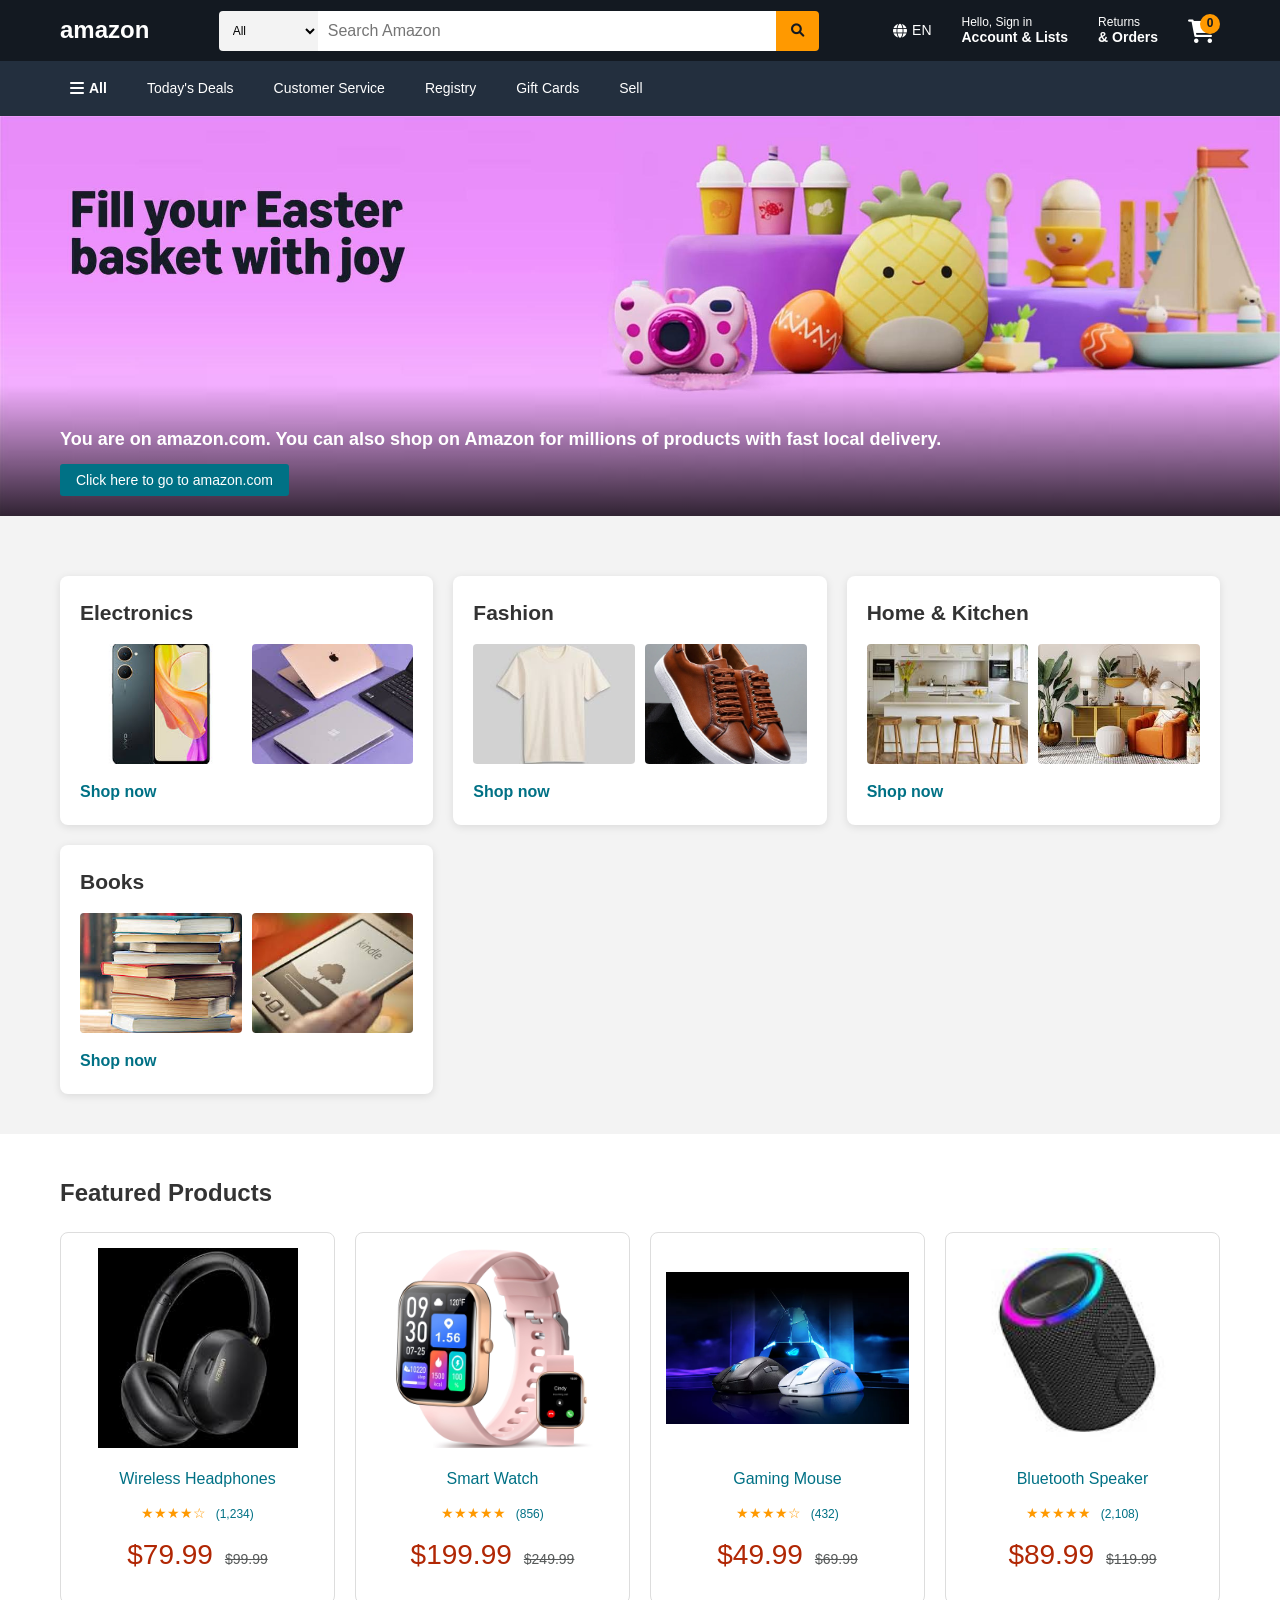
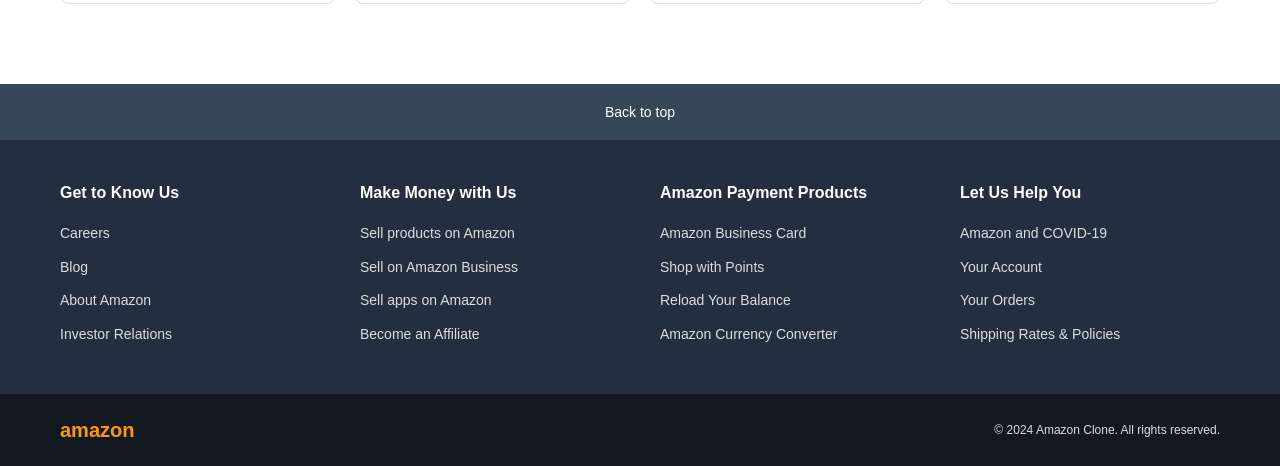
==== index.html @ a5e80f7c "Amazon clone first commit" ====
<!DOCTYPE html>
<html lang="en">
<head>
    <meta charset="UTF-8">
    <meta name="viewport" content="width=device-width, initial-scale=1.0">
    <title>Amazon Clone - Online Shopping</title>
    <link rel="stylesheet" href="css/main.css">
    <link rel="stylesheet" href="css/header.css">
    <link rel="stylesheet" href="css/footer.css">
    <link rel="stylesheet" href="css/responsive.css">
    <link rel="stylesheet" href="https://cdnjs.cloudflare.com/ajax/libs/font-awesome/6.0.0/css/all.min.css">
</head>
<body>
    <!-- Header -->
    <header class="header">
        <div class="header-top">
            <div class="container">
                <div class="logo">
                    <a href="index.html">
                        <h2>amazon</h2>
                    </a>
                </div>
                
                <div class="search-bar">
                    <select class="search-category">
                        <option>All</option>
                        <option>Electronics</option>
                        <option>Fashion</option>
                        <option>Books</option>
                    </select>
                    <input type="text" placeholder="Search Amazon">
                    <button type="submit"><i class="fas fa-search"></i></button>
                </div>
                
                <div class="header-actions">
                    <div class="language">
                        <i class="fas fa-globe"></i>
                        <span>EN</span>
                    </div>
                    <div class="account">
                        <a href="login.html">
                            <span>Hello, Sign in</span>
                            <strong>Account & Lists</strong>
                        </a>
                    </div>
                    <div class="orders">
                        <span>Returns</span>
                        <strong>& Orders</strong>
                    </div>
                    <div class="cart">
                        <a href="cart.html">
                            <i class="fas fa-shopping-cart"></i>
                            <span class="cart-count">0</span>
                        </a>
                    </div>
                </div>
            </div>
        </div>
        
        <div class="header-nav">
            <div class="container">
                <div class="nav-left">
                    <div class="hamburger">
                        <i class="fas fa-bars"></i>
                        <span>All</span>
                    </div>
                    <nav class="main-nav">
                        <a href="products.html">Today's Deals</a>
                        <a href="products.html">Customer Service</a>
                        <a href="products.html">Registry</a>
                        <a href="products.html">Gift Cards</a>
                        <a href="products.html">Sell</a>
                    </nav>
                </div>
            </div>
        </div>
    </header>

    <!-- Hero Banner -->
    <section class="hero-banner">
        <div class="banner-content">
            <div class="banner-slide active">
                <img src="./assets/amazon page.jpg" alt="Prime Day">
            </div>
        </div>
        <div class="banner-overlay">
            <div class="container">
                <h2>You are on amazon.com. You can also shop on Amazon for millions of products with fast local delivery.</h2>
                <button class="cta-button">Click here to go to amazon.com</button>
            </div>
        </div>
    </section>

    <!-- Product Categories -->
    <section class="product-categories">
        <div class="container">
            <div class="category-grid">
                <div class="category-card">
                    <h3>Electronics</h3>
                    <div class="category-products">
                        <img src="./assets/phone.jpg" alt="Phone">
                      <img src="./assets/laptop.jpg" alt="Laptop">
                    
                    </div>
                    <a href="products.html?category=electronics">Shop now</a>
                </div>
                
                <div class="category-card">
                    <h3>Fashion</h3>
                    <div class="category-products">
                        <img src="./assets/shirt.jpg" alt="Shirt">
                        <img src="./assets/shoes.jpg" alt="Shoes">
                    </div>
                    <a href="products.html?category=fashion">Shop now</a>
                </div>
                
                <div class="category-card">
                    <h3>Home & Kitchen</h3>
                    <div class="category-products">
                        <img src="./assets/kitchen.jpg" alt="Kitchen">
                        <img src="./assets/decor.jpg" alt="Decor">
                    </div>
                    <a href="products.html?category=home">Shop now</a>
                </div>
                
                <div class="category-card">
                    <h3>Books</h3>
                    <div class="category-products">
                        <img src="./assets/books.jpg" alt="Books">
                        <img src="./assets/kindle.jpg" alt="Kindle">
                    </div>
                    <a href="products.html?category=books">Shop now</a>
                </div>
            </div>
        </div>
    </section>

    <!-- Featured Products -->
    <section class="featured-products">
        <div class="container">
            <h2>Featured Products</h2>
            <div class="product-grid">
                <div class="product-card" onclick="location.href='product-detail.html'">
                    <img src="./assets/wireless headphones.jpg" alt="Product 1">
                    <h3>Wireless Headphones</h3>
                    <div class="rating">
                        <span class="stars">★★★★☆</span>
                        <span>(1,234)</span>
                    </div>
                    <div class="price">
                        <span class="current-price">$79.99</span>
                        <span class="original-price">$99.99</span>
                    </div>
                </div>
                
                <div class="product-card" onclick="location.href='product-detail.html'">
                    <img src="./assets/smart watch.jpg" alt="Product 2">
                    <h3>Smart Watch</h3>
                    <div class="rating">
                        <span class="stars">★★★★★</span>
                        <span>(856)</span>
                    </div>
                    <div class="price">
                        <span class="current-price">$199.99</span>
                        <span class="original-price">$249.99</span>
                    </div>
                </div>
                
                <div class="product-card" onclick="location.href='product-detail.html'">
                    <img src="./assets/mouse.webp" alt="Product 3">
                    <h3>Gaming Mouse</h3>
                    <div class="rating">
                        <span class="stars">★★★★☆</span>
                        <span>(432)</span>
                    </div>
                    <div class="price">
                        <span class="current-price">$49.99</span>
                        <span class="original-price">$69.99</span>
                    </div>
                </div>
                
                <div class="product-card" onclick="location.href='product-detail.html'">
                    <img src="./assets/bluetooth.jpg" alt="Product 4">
                    <h3>Bluetooth Speaker</h3>
                    <div class="rating">
                        <span class="stars">★★★★★</span>
                        <span>(2,108)</span>
                    </div>
                    <div class="price">
                        <span class="current-price">$89.99</span>
                        <span class="original-price">$119.99</span>
                    </div>
                </div>
            </div>
        </div>
    </section>

    <!-- Footer -->
    <footer class="footer">
        <div class="back-to-top">
            <a href="#top">Back to top</a>
        </div>
        
        <div class="footer-content">
            <div class="container">
                <div class="footer-links">
                    <div class="footer-column">
                        <h4>Get to Know Us</h4>
                        <ul>
                            <li><a href="#">Careers</a></li>
                            <li><a href="#">Blog</a></li>
                            <li><a href="#">About Amazon</a></li>
                            <li><a href="#">Investor Relations</a></li>
                        </ul>
                    </div>
                    
                    <div class="footer-column">
                        <h4>Make Money with Us</h4>
                        <ul>
                            <li><a href="#">Sell products on Amazon</a></li>
                            <li><a href="#">Sell on Amazon Business</a></li>
                            <li><a href="#">Sell apps on Amazon</a></li>
                            <li><a href="#">Become an Affiliate</a></li>
                        </ul>
                    </div>
                    
                    <div class="footer-column">
                        <h4>Amazon Payment Products</h4>
                        <ul>
                            <li><a href="#">Amazon Business Card</a></li>
                            <li><a href="#">Shop with Points</a></li>
                            <li><a href="#">Reload Your Balance</a></li>
                            <li><a href="#">Amazon Currency Converter</a></li>
                        </ul>
                    </div>
                    
                    <div class="footer-column">
                        <h4>Let Us Help You</h4>
                        <ul>
                            <li><a href="#">Amazon and COVID-19</a></li>
                            <li><a href="#">Your Account</a></li>
                            <li><a href="#">Your Orders</a></li>
                            <li><a href="#">Shipping Rates & Policies</a></li>
                        </ul>
                    </div>
                </div>
            </div>
        </div>
        
        <div class="footer-bottom">
            <div class="container">
                <div class="footer-logo">
                    <a href="index.html">amazon</a>
                </div>
                <div class="footer-legal">
                    <p>&copy; 2024 Amazon Clone. All rights reserved.</p>
                </div>
            </div>
        </div>
    </footer>

    <script src="js/main.js"></script>
</body>
</html>
---- css/main.css ----
/* Reset and Base Styles */
* {
    margin: 0;
    padding: 0;
    box-sizing: border-box;
}

body {
    font-family: 'Amazon Ember', Arial, sans-serif;
    line-height: 1.6;
    color: #333;
}

.container {
    max-width: 1200px;
    margin: 0 auto;
    padding: 0 20px;
}

/* Typography */
h1, h2, h3, h4, h5, h6 {
    margin-bottom: 1rem;
}

a {
    text-decoration: none;
    color: #007185;
}

a:hover {
    text-decoration: underline;
    color: #C7511F;
}

/* Buttons */
.btn {
    padding: 8px 16px;
    border: none;
    border-radius: 3px;
    cursor: pointer;
    font-size: 14px;
    transition: background-color 0.3s;
}

.btn-primary {
    background-color: #FF9900;
    color: white;
}

.btn-primary:hover {
    background-color: #E47911;
}

.btn-secondary {
    background-color: #ffd814;
    color: #0F1111;
    border: 1px solid #FCD200;
}

.btn-secondary:hover {
    background-color: #F7CA00;
}

/* Hero Banner */
.hero-banner {
    position: relative;
    height: 400px;
    overflow: hidden;
    background: linear-gradient(135deg, #667eea 0%, #764ba2 100%);
}

.banner-content {
    width: 100%;
    height: 100%;
}

.banner-slide {
    width: 100%;
    height: 100%;
    display: none;
}

.banner-slide.active {
    display: block;
    object-fit:cover;
   
  

}

.banner-slide img {
    width: 100%;
    height: 100%;
}

.banner-overlay {
    position: absolute;
    bottom: 0;
    left: 0;
    right: 0;
    background: linear-gradient(transparent, rgba(0,0,0,0.8));
    padding: 40px 0 20px;
    color: white;
}

.banner-overlay h2 {
    font-size: 18px;
    margin-bottom: 10px;
}

.cta-button {
    background-color: #007185;
    color: white;
    padding: 8px 16px;
    border: none;
    border-radius: 3px;
    cursor: pointer;
    font-size: 14px;
}

.cta-button:hover {
    background-color: #005A6B;
}

/* Product Categories */
.product-categories {
    padding: 40px 0;
    background-color: #f3f3f3;
}

.category-grid {
    display: grid;
    grid-template-columns: repeat(auto-fit, minmax(280px, 1fr));
    gap: 20px;
    margin-top: 20px;
}

.category-card {
    background: white;
    padding: 20px;
    border-radius: 8px;
    box-shadow: 0 2px 8px rgba(0,0,0,0.1);
    transition: transform 0.3s;
}

.category-card:hover {
    transform: translateY(-5px);
}

.category-card h3 {
    font-size: 21px;
    font-weight: bold;
    margin-bottom: 15px;
}

.category-products {
    display: grid;
    grid-template-columns: 1fr 1fr;
    gap: 10px;
    margin-bottom: 15px;
}

.category-products img {
    width: 100%;
    height: 120px;
    object-fit: cover;
    border-radius: 4px;
}

.category-card a {
    color: #007185;
    font-weight: bold;
}

/* Featured Products */
.featured-products {
    padding: 40px 0;
    background: white;
}

.featured-products h2 {
    font-size: 24px;
    margin-bottom: 20px;
}

.product-grid {
    display: grid;
    grid-template-columns: repeat(auto-fill, minmax(250px, 1fr));
    gap: 20px;
}

.product-card {
    background: white;
    border: 1px solid #ddd;
    border-radius: 8px;
    padding: 15px;
    text-align: center;
    transition: transform 0.3s, box-shadow 0.3s;
    cursor: pointer;
}

.product-card:hover {
    transform: translateY(-5px);
    box-shadow: 0 4px 12px rgba(0,0,0,0.15);
}

.product-card img {
    width: 100%;
    height: 200px;
    object-fit: contain;
    border-radius: 4px;
    margin-bottom: 10px;
}

.product-card h3 {
    font-size: 16px;
    font-weight: normal;
    margin-bottom: 8px;
    color: #007185;
}

.rating {
    margin-bottom: 8px;
}

.stars {
    color: #FF9900;
    font-size: 14px;
}

.rating span:last-child {
    color: #007185;
    font-size: 12px;
    margin-left: 5px;
}

.price {
    display: flex;
    align-items: center;
    justify-content: center;
    gap: 10px;
}

.current-price {
    font-size: 18px;
    font-weight: bold;
    color: #B12704;
}

.original-price {
    font-size: 14px;
    text-decoration: line-through;
    color: #999;
}

/* Breadcrumb */
.breadcrumb {
    background-color: #f3f3f3;
    padding: 10px 0;
    font-size: 12px;
}

.breadcrumb a {
    color: #007185;
    margin-right: 5px;
}

.breadcrumb span {
    margin-right: 5px;
    color: #565959;
}

/* Products Page */
.products-main {
    background: white;
    padding: 20px 0;
}

.products-layout {
    display: grid;
    grid-template-columns: 250px 1fr;
    gap: 20px;
}

.filters-sidebar {
    background: #f8f8f8;
    padding: 20px;
    border-radius: 8px;
    height: fit-content;
}

.filter-section {
    margin-bottom: 30px;
}

.filter-section h3 {
    font-size: 16px;
    font-weight: bold;
    margin-bottom: 10px;
    color: #0F1111;
}

.filter-list {
    list-style: none;
}

.filter-list li {
    margin-bottom: 8px;
}

.filter-list input[type="checkbox"] {
    margin-right: 8px;
}

.filter-list label {
    font-size: 14px;
    color: #007185;
    cursor: pointer;
}

.products-content {
    background: white;
}

.products-header {
    display: flex;
    justify-content: space-between;
    align-items: center;
    margin-bottom: 20px;
    padding-bottom: 10px;
    border-bottom: 1px solid #ddd;
}

.results-info h2 {
    font-size: 16px;
    margin-bottom: 5px;
}

.results-info p {
    font-size: 14px;
    color: #565959;
}

.sort-options select {
    padding: 5px 10px;
    border: 1px solid #ddd;
    border-radius: 3px;
    background: white;
}

.products-grid {
    display: grid;
    gap: 20px;
}

.product-item {
    display: flex;
    padding: 15px;
    border: 1px solid #ddd;
    border-radius: 8px;
    cursor: pointer;
    transition: box-shadow 0.3s;
}

.product-item:hover {
    box-shadow: 0 2px 8px rgba(0,0,0,0.1);
}

.product-item img {
    width: 180px;
    height: 180px;
    object-fit: cover;
    border-radius: 4px;
    margin-right: 15px;
}

.product-info {
    flex: 1;
}

.product-info h3 {
    font-size: 16px;
    font-weight: normal;
    color: #007185;
    margin-bottom: 8px;
}

.product-info .rating {
    margin-bottom: 8px;
}

.product-info .price {
    justify-content: flex-start;
    margin-bottom: 8px;
}

.shipping {
    font-size: 12px;
    color: #007185;
}

.shipping i {
    margin-right: 5px;
}

/* Product Detail Page */
.product-detail {
    padding: 20px 0;
    background: white;
}

.product-layout {
    display: grid;
    grid-template-columns: 1fr 1fr 350px;
    gap: 30px;
}

.product-images {
    display: flex;
    flex-direction: column;
}

.main-image {
    margin-bottom: 15px;
}

.main-image img {
    width: 100%;
    max-width: 500px;
    height: auto;
    border-radius: 8px;
    border: 1px solid #ddd;
}

.thumbnail-images {
    display: flex;
    gap: 10px;
    flex-wrap: wrap;
}

.thumbnail-images img {
    width: 60px;
    height: 60px;
    object-fit: cover;
    border-radius: 4px;
    border: 2px solid #ddd;
    cursor: pointer;
    transition: border-color 0.3s;
}

.thumbnail-images img:hover {
    border-color: #FF9900;
}

.product-info h1 {
    font-size: 24px;
    font-weight: normal;
    color: #0F1111;
    line-height: 1.3;
    margin-bottom: 10px;
}

.product-rating {
    display: flex;
    align-items: center;
    gap: 10px;
    margin-bottom: 10px;
}

.rating-count {
    color: #007185;
    font-size: 14px;
}

.answered-questions {
    color: #007185;
    font-size: 14px;
}

.price-section {
    margin: 20px 0;
}

.price {
    display: flex;
    align-items: baseline;
    gap: 2px;
    margin-bottom: 10px;
}

.currency {
    font-size: 16px;
    color: #B12704;
}

.current-price {
    font-size: 28px;
    font-weight: normal;
    color: #B12704;
}

.cents {
    font-size: 16px;
    color: #B12704;
}

.original-price {
    font-size: 14px;
    color: #565959;
    text-decoration: line-through;
    margin-left: 10px;
}

.discount {
    color: #CC0C39;
    font-weight: bold;
    margin-left: 10px;
}

.product-options {
    margin: 20px 0;
}

.option-group {
    margin-bottom: 15px;
}

.option-group label {
    font-weight: bold;
    margin-bottom: 5px;
    display: block;
}

.color-options, .size-options {
    display: flex;
    gap: 10px;
    flex-wrap: wrap;
}

.option-btn {
    padding: 8px 12px;
    border: 2px solid #ddd;
    background: white;
    border-radius: 4px;
    cursor: pointer;
    transition: border-color 0.3s;
}

.option-btn:hover, .option-btn.selected {
    border-color: #FF9900;
}

.buy-box {
    background: white;
    border: 1px solid #ddd;
    border-radius: 8px;
    padding: 20px;
    height: fit-content;
}

.buy-box .price {
    font-size: 18px;
    color: #B12704;
    font-weight: bold;
    margin-bottom: 10px;
}

.delivery-info {
    margin: 15px 0;
    font-size: 14px;
}

.delivery-info strong {
    color: #007185;
}

.quantity-selector {
    margin: 15px 0;
}

.quantity-selector select {
    padding: 8px;
    border: 1px solid #ddd;
    border-radius: 4px;
    background: #f0f2f2;
    width: 80px;
}

.buy-buttons {
    display: flex;
    flex-direction: column;
    gap: 10px;
    margin: 20px 0;
}

.add-to-cart, .buy-now {
    padding: 12px;
    border: none;
    border-radius: 20px;
    font-size: 14px;
    cursor: pointer;
    transition: background-color 0.3s;
}

.add-to-cart {
    background: #FFD814;
    color: #0F1111;
}

.add-to-cart:hover {
    background: #F7CA00;
}

.buy-now {
    background: #FF9900;
    color: white;
}

.buy-now:hover {
    background: #E47911;
}

.security-info {
    font-size: 12px;
    color: #565959;
    margin-top: 15px;
}

.security-info i {
    color: #007185;
    margin-right: 5px;
}

/* Shopping Cart Page */
.cart-main {
    background: #f3f3f3;
    min-height: 80vh;
    padding: 20px 0;
}

.cart-layout {
    display: grid;
    grid-template-columns: 1fr 300px;
    gap: 20px;
}

.cart-content {
    background: white;
    border-radius: 8px;
    padding: 20px;
}

.cart-header {
    display: flex;
    justify-content: space-between;
    align-items: center;
    padding-bottom: 10px;
    border-bottom: 1px solid #ddd;
    margin-bottom: 20px;
}

.cart-header h1 {
    font-size: 28px;
    font-weight: normal;
}

.deselect-all {
    color: #007185;
    font-size: 12px;
    cursor: pointer;
}

.price-label {
    font-weight: bold;
    font-size: 14px;
}

.cart-item {
    display: grid;
    grid-template-columns: 30px 180px 1fr 100px;
    gap: 15px;
    padding: 20px 0;
    border-bottom: 1px solid #ddd;
}

.item-checkbox input {
    transform: scale(1.2);
}

.item-image img {
    width: 100%;
    height: auto;
    border-radius: 4px;
}

.item-details h3 {
    font-size: 16px;
    font-weight: normal;
    margin-bottom: 8px;
}

.item-details h3 a {
    color: #007185;
}

.item-availability.in-stock {
    color: #007600;
    font-size: 12px;
    font-weight: bold;
}

.item-availability.out-of-stock {
    color: #B12704;
    font-size: 12px;
    font-weight: bold;
}

.item-shipping {
    font-size: 12px;
    color: #007185;
    margin: 5px 0;
}

.item-options {
    margin: 10px 0;
}

.gift-option {
    font-size: 12px;
}

.gift-option input {
    margin-right: 5px;
}

.learn-more {
    color: #007185;
    margin-left: 5px;
}

.item-actions {
    display: flex;
    gap: 15px;
    align-items: center;
    margin-top: 10px;
    flex-wrap: wrap;
}

.quantity-selector select {
    padding: 5px;
    border: 1px solid #ddd;
    border-radius: 4px;
    background: #f0f2f2;
}

.delete-btn, .save-later-btn, .compare-btn, .share-btn {
    background: none;
    border: none;
    color: #007185;
    font-size: 12px;
    cursor: pointer;
    padding: 5px 8px;
    border-radius: 3px;
}

.delete-btn:hover, .save-later-btn:hover, .compare-btn:hover, .share-btn:hover {
    background: #f0f2f2;
}

.item-price {
    display: flex;
    align-items: flex-start;
    justify-content: flex-end;
}

.price-value {
    font-size: 18px;
    font-weight: bold;
    color: #B12704;
}

.cart-subtotal {
    text-align: right;
    padding: 20px 0;
    border-top: 1px solid #ddd;
    font-size: 18px;
}

.subtotal-price {
    font-weight: bold;
    color: #B12704;
}

.order-summary {
    display: flex;
    flex-direction: column;
    gap: 20px;
}

.summary-card {
    background: white;
    border: 1px solid #ddd;
    border-radius: 8px;
    padding: 20px;
}

.summary-header {
    display: flex;
    align-items: center;
    gap: 8px;
    margin-bottom: 15px;
    font-size: 12px;
    color: #007600;
}

.summary-total {
    font-size: 18px;
    margin-bottom: 15px;
}

.total-price {
    font-weight: bold;
    color: #B12704;
}

.gift-option-summary {
    margin-bottom: 15px;
}

.gift-option-summary input {
    margin-right: 8px;
}

.checkout-btn {
    background: #FFD814;
    border: 1px solid #FCD200;
    border-radius: 8px;
    padding: 12px;
    font-size: 14px;
    cursor: pointer;
    width: 100%;
}

.checkout-btn:hover {
    background: #F7CA00;
}

.recommended-products {
    background: white;
    border: 1px solid #ddd;
    border-radius: 8px;
    padding: 20px;
}

.recommended-products h3 {
    font-size: 16px;
    margin-bottom: 15px;
}

.recommended-item {
    display: flex;
    gap: 10px;
    margin-bottom: 15px;
    padding-bottom: 15px;
    border-bottom: 1px solid #eee;
}

.recommended-item:last-child {
    border-bottom: none;
    margin-bottom: 0;
    padding-bottom: 0;
}

.recommended-item img {
    width: 60px;
    height: 60px;
    object-fit: cover;
    border-radius: 4px;
}

.recommended-info {
    flex: 1;
}

.recommended-info h4 {
    font-size: 14px;
    margin-bottom: 5px;
    color: #007185;
}

.recommended-info .rating {
    font-size: 12px;
    color: #FF9900;
    margin-bottom: 5px;
}

.recommended-info .price {
    font-weight: bold;
    color: #B12704;
    margin-bottom: 8px;
}

.add-to-cart-btn {
    background: #FFD814;
    border: 1px solid #FCD200;
    border-radius: 4px;
    padding: 6px 12px;
    font-size: 12px;
    cursor: pointer;
}

.add-to-cart-btn:hover {
    background: #F7CA00;
}

/* Login Page Styles */
.login-page {
    background: #f3f3f3;
}

.login-header {
    background: white;
    padding: 20px 0;
    border-bottom: 1px solid #ddd;
    text-align: center;
}

.login-logo h2 {
    color: #FF9900;
    font-size: 32px;
    margin: 0;
}

.login-main {
    padding: 40px 0;
    display: flex;
    justify-content: center;
    min-height: 60vh;
}

.login-container {
    width: 100%;
    max-width: 350px;
}

.login-box {
    background: white;
    border: 1px solid #ddd;
    border-radius: 4px;
    padding: 20px;
    margin-bottom: 20px;
}

.login-box h1 {
    font-size: 28px;
    font-weight: normal;
    margin-bottom: 20px;
}

.form-group {
    margin-bottom: 15px;
}

.form-group label {
    display: block;
    font-weight: bold;
    margin-bottom: 5px;
    font-size: 13px;
}

.form-group input {
    width: 100%;
    padding: 8px 7px;
    border: 1px solid #a6a6a6;
    border-radius: 3px;
    font-size: 13px;
    line-height: 19px;
}

.form-group input:focus {
    border-color: #e77600;
    box-shadow: 0 0 3px 2px rgb(228 121 17 / 50%);
    outline: none;
}

.continue-btn, .signin-btn {
    width: 100%;
    padding: 8px;
    border: 1px solid;
    border-radius: 3px;
    cursor: pointer;
    font-size: 13px;
    margin-bottom: 15px;
}

.continue-btn {
    background: linear-gradient(to bottom, #f7dfa5, #f0c14b);
    border-color: #a88734 #9c7e31 #846a29;
    color: #111;
}

.continue-btn:hover {
    background: linear-gradient(to bottom, #f5d78e, #eeb933);
}

.signin-btn {
    background: linear-gradient(to bottom, #f7dfa5, #f0c14b);
    border-color: #a88734 #9c7e31 #846a29;
    color: #111;
}

.signin-btn:hover {
    background: linear-gradient(to bottom, #f5d78e, #eeb933);
}

.divider {
    text-align: center;
    position: relative;
    margin: 20px 0;
}

.divider::before {
    content: '';
    position: absolute;
    top: 50%;
    left: 0;
    right: 0;
    height: 1px;
    background: #e7e7e7;
}

.divider span {
    background: white;
    padding: 0 10px;
    color: #767676;
    font-size: 12px;
}

.password-help {
    margin-top: 5px;
}

.forgot-password {
    font-size: 12px;
    color: #007185;
}

.keep-signed-in {
    display: flex;
    align-items: center;
    margin-top: 15px;
}

.keep-signed-in input {
    width: auto;
    margin-right: 8px;
}

.keep-signed-in label {
    font-size: 13px;
    font-weight: normal;
}

.details-link {
    color: #007185;
    font-size: 13px;
    margin-left: 10px;
}

.login-footer {
    font-size: 11px;
    color: #767676;
    line-height: 1.4;
}

.login-footer a {
    color: #007185;
}

.help-section {
    margin-top: 15px;
}

.help-section details {
    font-size: 13px;
}

.help-section summary {
    color: #007185;
    cursor: pointer;
    margin-bottom: 10px;
}

.help-content {
    display: flex;
    flex-direction: column;
    gap: 5px;
}

.help-content a {
    color: #007185;
    font-size: 12px;
}

.create-account-section {
    text-align: center;
}

.divider-line {
    position: relative;
    margin: 20px 0;
}

.divider-line::before {
    content: '';
    position: absolute;
    top: 50%;
    left: 0;
    right: 0;
    height: 1px;
    background: #e7e7e7;
}

.divider-line span {
    background: #f3f3f3;
    padding: 0 10px;
    color: #767676;
    font-size: 12px;
}

.create-account-btn {
    width: 100%;
    padding: 8px;
    background: linear-gradient(to bottom, #f7f8fa, #e7e9ec);
    border: 1px solid #adb1b8 #a2a6ac #8d9096;
    border-radius: 3px;
    color: #111;
    font-size: 13px;
    cursor: pointer;
}

.create-account-btn:hover {
    background: linear-gradient(to bottom, #eaebee, #d9dbdf);
}

.sign-in-link {
    margin-top: 15px;
}

.sign-in-link a {
    color: #007185;
    font-size: 13px;
}

.password-info {
    font-size: 12px;
    color: #767676;
    display: flex;
    align-items: center;
    gap: 5px;
    margin-top: 5px;
}

.password-info i {
    color: #007185;
}

.register-footer {
    font-size: 11px;
    color: #767676;
    line-height: 1.4;
    margin-top: 15px;
}

.register-footer a {
    color: #007185;
}

.login-footer-section {
    background: white;
    padding: 30px 0;
    border-top: 1px solid #e7e7e7;
    text-align: center;
}

.login-footer-section .footer-links {
    display: flex;
    justify-content: center;
    gap: 20px;
    margin-bottom: 10px;
}

.login-footer-section .footer-links a {
    color: #007185;
    font-size: 11px;
}

.login-footer-section .footer-text {
    font-size: 11px;
    color: #767676;
}
---- css/header.css ----
.header {
    background: #131921;
    color: white;
}

.header-top {
    background: #131921;
    padding: 10px 0;
}

.header-top .container {
    display: flex;
    align-items: center;
    justify-content: space-between;
    gap: 20px;
}

.logo h2 {
    color: white;
    font-size: 24px;
    margin: 0;
    font-weight: bold;
}

.logo a {
    color: white;
    text-decoration: none;
}

.search-bar {
    flex: 1;
    max-width: 600px;
    display: flex;
    height: 40px;
}

.search-category {
    padding: 0 10px;
    border: none;
    background: #f3f3f3;
    border-radius: 4px 0 0 4px;
    font-size: 12px;
    min-width: 50px;
}

.search-bar input {
    flex: 1;
    border: none;
    padding: 0 10px;
    font-size: 16px;
    outline: none;
}

.search-bar button {
    background: #FF9900;
    border: none;
    padding: 0 15px;
    border-radius: 0 4px 4px 0;
    cursor: pointer;
    color: #131921;
}

.search-bar button:hover {
    background: #E47911;
}

.header-actions {
    display: flex;
    align-items: center;
    gap: 20px;
}

.language {
    display: flex;
    align-items: center;
    gap: 5px;
    font-size: 14px;
    cursor: pointer;
    padding: 5px;
    border-radius: 3px;
}

.language:hover {
    border: 1px solid white;
}

.account {
    cursor: pointer;
    padding: 5px;
    border-radius: 3px;
}

.account:hover {
    border: 1px solid white;
}

.account a {
    color: white;
    text-decoration: none;
    display: flex;
    flex-direction: column;
    line-height: 1.2;
}

.account span {
    font-size: 12px;
}

.account strong {
    font-size: 14px;
}

.orders {
    cursor: pointer;
    padding: 5px;
    border-radius: 3px;
    display: flex;
    flex-direction: column;
    line-height: 1.2;
}

.orders:hover {
    border: 1px solid white;
}

.orders span {
    font-size: 12px;
}

.orders strong {
    font-size: 14px;
}

.cart {
    position: relative;
    cursor: pointer;
    padding: 5px;
    border-radius: 3px;
}

.cart:hover {
    border: 1px solid white;
}

.cart a {
    color: white;
    text-decoration: none;
    display: flex;
    align-items: center;
    gap: 5px;
}

.cart i {
    font-size: 24px;
}

.cart-count {
    background: #FF9900;
    color: #131921;
    border-radius: 50%;
    width: 20px;
    height: 20px;
    display: flex;
    align-items: center;
    justify-content: center;
    font-size: 12px;
    font-weight: bold;
    position: absolute;
    top: 0;
    right: 0;
}

.header-nav {
    background: #232F3E;
    padding: 8px 0;
}

.header-nav .container {
    display: flex;
    align-items: center;
}

.nav-left {
    display: flex;
    align-items: center;
    gap: 20px;
}

.hamburger {
    display: flex;
    align-items: center;
    gap: 5px;
    padding: 8px 10px;
    cursor: pointer;
    border-radius: 3px;
}

.hamburger:hover {
    border: 1px solid white;
}

.hamburger span {
    font-size: 14px;
    font-weight: bold;
}

.main-nav {
    display: flex;
    gap: 20px;
}

.main-nav a {
    color: white;
    text-decoration: none;
    font-size: 14px;
    padding: 8px 10px;
    border-radius: 3px;
}

.main-nav a:hover {
    border: 1px solid white;
}
---- css/footer.css ----
.footer {
    background: #232F3E;
    color: white;
    margin-top: 40px;
}

.back-to-top {
    background: #37475A;
    text-align: center;
    padding: 15px 0;
    cursor: pointer;
    transition: background-color 0.3s;
}

.back-to-top:hover {
    background: #485769;
}

.back-to-top a {
    color: white;
    text-decoration: none;
    font-size: 14px;
}

.footer-content {
    background: #232F3E;
    padding: 40px 0;
}

.footer-links {
    display: grid;
    grid-template-columns: repeat(auto-fit, minmax(200px, 1fr));
    gap: 40px;
}

.footer-column h4 {
    font-size: 16px;
    font-weight: bold;
    margin-bottom: 15px;
    color: white;
}

.footer-column ul {
    list-style: none;
}

.footer-column li {
    margin-bottom: 8px;
}

.footer-column a {
    color: #DDD;
    text-decoration: none;
    font-size: 14px;
}

.footer-column a:hover {
    text-decoration: underline;
}

.footer-bottom {
    background: #131921;
    padding: 20px 0;
}

.footer-bottom .container {
    display: flex;
    justify-content: space-between;
    align-items: center;
}

.footer-logo a {
    color: #FF9900;
    font-size: 20px;
    font-weight: bold;
    text-decoration: none;
}

.footer-legal p {
    font-size: 12px;
    color: #DDD;
}
---- css/responsive.css ----
/* Tablet Styles */
@media (max-width: 1024px) {
    .container {
        padding: 0 15px;
    }
    
    .category-grid {
        grid-template-columns: repeat(2, 1fr);
    }
    
    .product-grid {
        grid-template-columns: repeat(3, 1fr);
    }
    
    .product-layout {
        grid-template-columns: 1fr 300px;
    }
    
    .products-layout {
        grid-template-columns: 200px 1fr;
    }
    
    .header-actions {
        gap: 15px;
    }
    
    .account span, .orders span {
        display: none;
    }
}

/* Mobile Styles */
@media (max-width: 768px) {
    .header-top .container {
        flex-wrap: wrap;
        gap: 10px;
    }
    
    .search-bar {
        order: 3;
        width: 100%;
        max-width: none;
    }
    
    .header-actions {
        gap: 10px;
    }
    
    .main-nav {
        display: none;
    }
    
    .hamburger span {
        display: none;
    }
    
    .category-grid {
        grid-template-columns: 1fr;
    }
    
    .product-grid {
        grid-template-columns: repeat(2, 1fr);
    }
    
    .product-layout {
        grid-template-columns: 1fr;
        gap: 20px;
    }
    
    .products-layout {
        grid-template-columns: 1fr;
    }
    
    .filters-sidebar {
        display: none;
    }
    
    .cart-layout {
        grid-template-columns: 1fr;
    }
    
    .cart-item {
        grid-template-columns: 30px 120px 1fr;
        gap: 10px;
    }
    
    .item-price {
        grid-column: 1 / -1;
        justify-content: flex-start;
        margin-top: 10px;
    }
    
    .product-item {
        flex-direction: column;
        text-align: center;
    }
    
    .product-item img {
        width: 100%;
        max-width: 200px;
        margin: 0 auto 15px;
    }
    
    .footer-links {
        grid-template-columns: repeat(2, 1fr);
        gap: 20px;
    }
    
    .footer-bottom .container {
        flex-direction: column;
        gap: 10px;
        text-align: center;
    }
}

/* Small Mobile Styles */
@media (max-width: 480px) {
    .product-grid {
        grid-template-columns: 1fr;
    }
    
    .category-products {
        grid-template-columns: 1fr;
    }
    
    .banner-overlay h2 {
        font-size: 16px;
    }
    
    .hero-banner {
        height: 250px;
    }
    
    .login-container {
        max-width: 300px;
        padding: 0 20px;
    }
    
    .footer-links {
        grid-template-columns: 1fr;
    }
    
    .header-actions .account strong,
    .header-actions .orders strong {
        font-size: 12px;
    }
    
    .cart-item {
        grid-template-columns: 100px 1fr;
        gap: 10px;
    }
    
    .item-checkbox {
        grid-column: 1 / -1;
        margin-bottom: 10px;
    }
}

/* Print Styles */
@media print {
    .header,
    .footer,
    .filters-sidebar,
    .order-summary {
        display: none;
    }
    
    .products-layout,
    .cart-layout {
        grid-template-columns: 1fr;
    }
    
    .product-item {
        break-inside: avoid;
    }
}
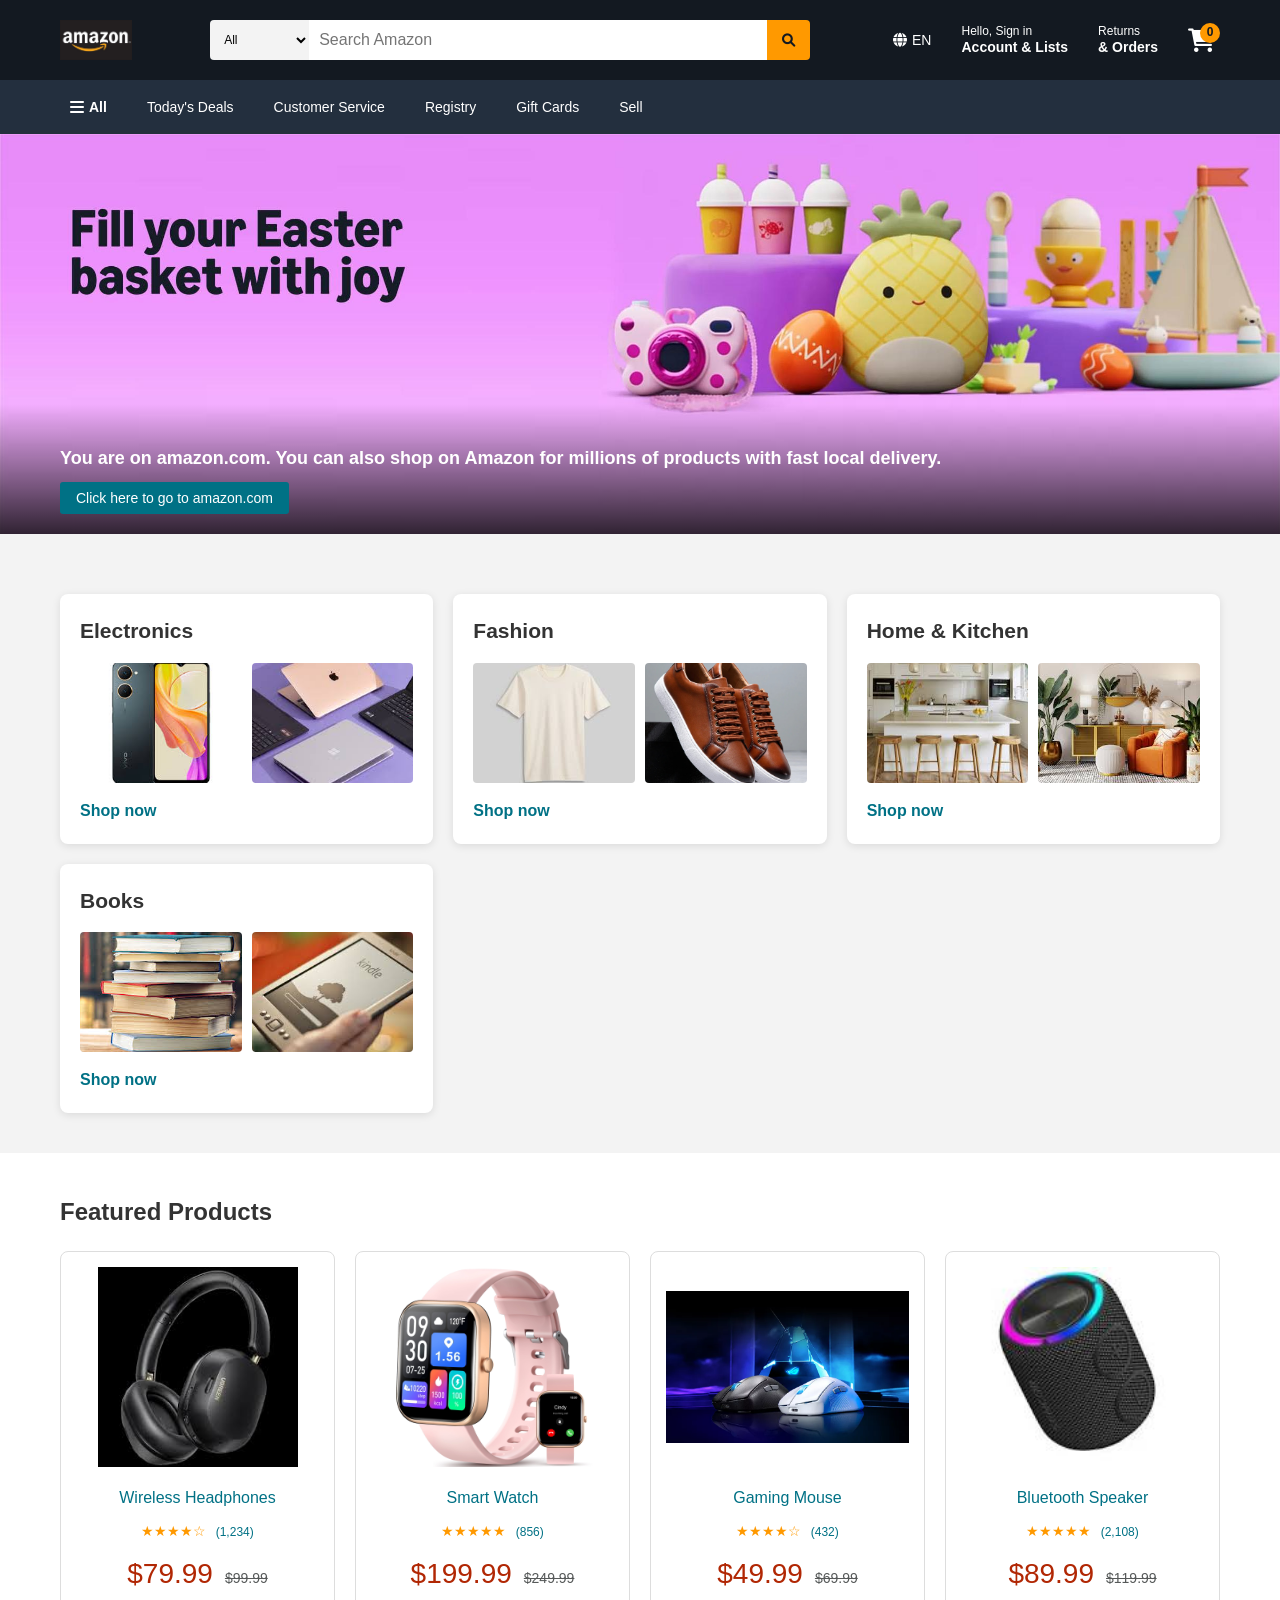
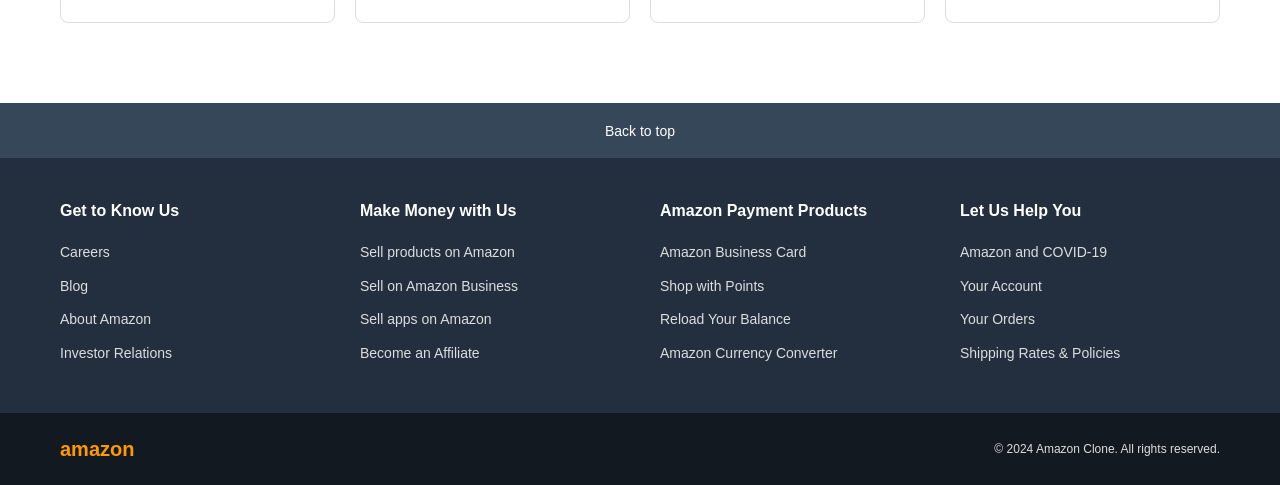
==== commit b49c386e: "banner size" ====
--- a/index.html
+++ b/index.html
@@ -17,8 +17,12 @@
             <div class="container">
                 <div class="logo">
                     <a href="index.html">
-                        <h2>amazon</h2>
                     </a>
+                    <div class="nav-logo">
+                    <img src="./assets/amazon logo.png" alt="Amazon Logo">
+                    </div>
+                    
+                    
                 </div>
                 
                 <div class="search-bar">
@@ -70,6 +74,7 @@
                         <a href="products.html">Registry</a>
                         <a href="products.html">Gift Cards</a>
                         <a href="products.html">Sell</a>
+                       
                     </nav>
                 </div>
             </div>
--- a/css/main.css
+++ b/css/main.css
@@ -15,9 +15,23 @@
     max-width: 1200px;
     margin: 0 auto;
     padding: 0 20px;
-}
-
-/* Typography */
+    
+}
+.nav-logo {
+    height: 60px;         
+    display: flex;
+    align-items: center;   
+}
+
+.nav-logo img {
+    height: 40px;          
+    width: auto;           
+    object-fit: contain;   
+}
+
+
+
+
 h1, h2, h3, h4, h5, h6 {
     margin-bottom: 1rem;
 }
@@ -81,14 +95,16 @@
 }
 
 .banner-slide.active {
-    display: block;
+    display:grid;
     object-fit:cover;
+    width:100%;
+    height:400px;
    
   
 
 }
 
-.banner-slide img {
+.banner-slide.active img {
     width: 100%;
     height: 100%;
 }
